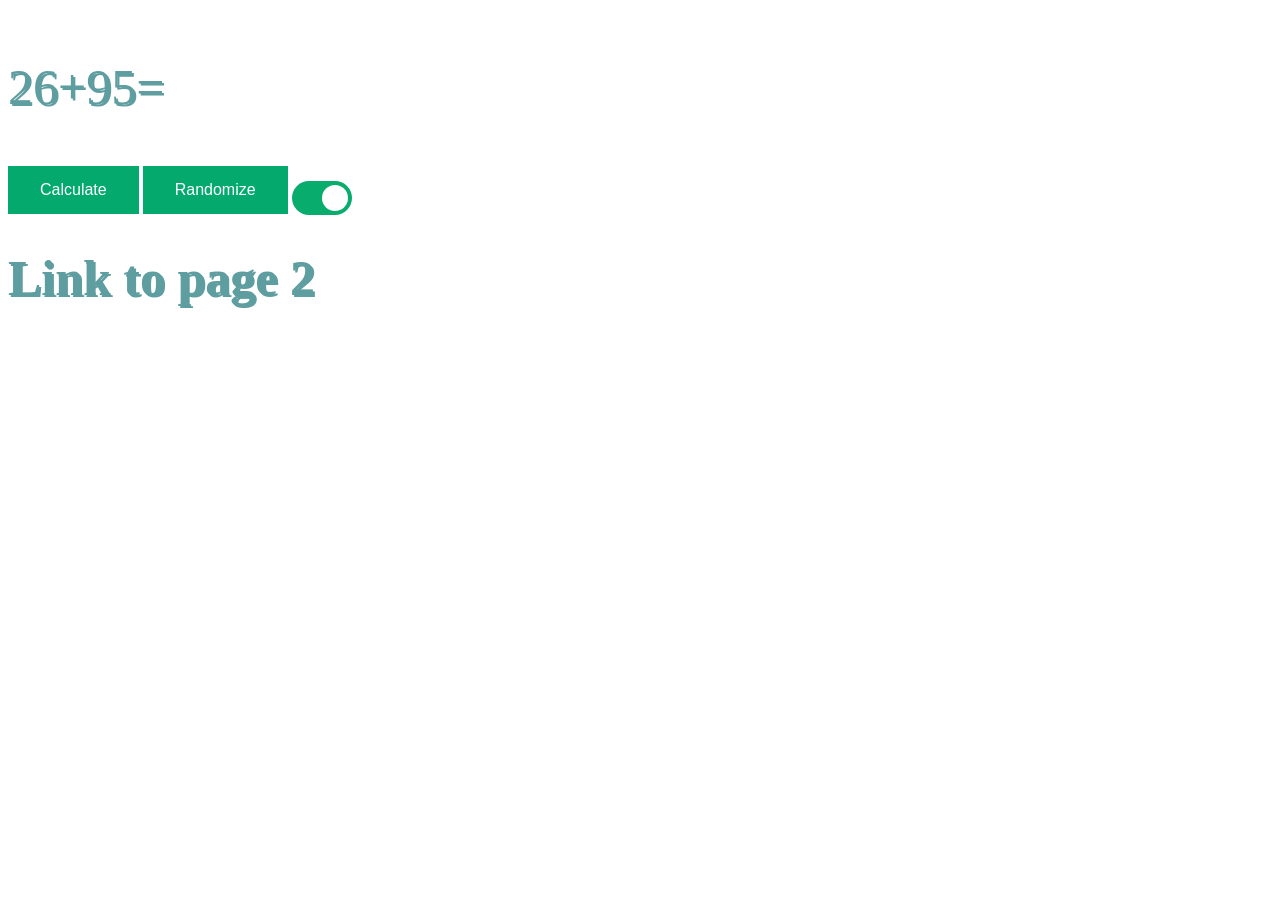
==== index.html @ e343b877 "Update index.html" ====
<!DOCTYPE html>
<html>
<head>
  <meta charset="utf-8">
  <link rel="stylesheet" href="style.css">
  <meta name="viewport" content="width=device-width">
  <title>Website</title>
</head>
<body>
  <div style="display: flex;">
    <p id="number1" class="text1"></p>
    <p id="text2">+</p>
    <p id="number2" class="text1"></p>
    <p id="text2">=</p>
    <p id="text2" class="text2"></p>
  </div>
  <div>
    <button class="button" id="button2">Calculate</button>
    <button class="button" id="button1">Randomize</button>
    <label class="switch">
      <input type="checkbox" id="switch1" checked>
      <span class="slider round"></span>
    </label>
  </div>
  <a href="page2.html">
    <h1 id="link1" style="text-decoration:none">Link to page 2</h1>
  </a>
  <script src="script.js"></script>
</body>
</html>
---- style.css ----
a {
  text-decoration:none;
}
.text1{
  font-size: 50px;
  color: cadetblue;
  text-shadow: 2px 2px;
}
#text2{
  font-size: 50px;
  color: cadetblue;
  text-shadow: 2px 2px;
}
#link1{
  font-size: 50px;
  color: cadetblue;
  text-shadow: 2px 2px;
}
.button {
  background-color: #04AA6D; /* Green */
  border: none;
  color: white;
  padding: 15px 32px;
  text-align: center;
  text-decoration: none;
  display: inline-block;
  font-size: 16px;
}
.button:hover {background-color: #3e8e41}

.button:active {
  background-color: #3e8e41;
  box-shadow: 0 5px #666;
  transform: translateY(4px);
}

@keyframes shake {
0% { transform: translateX(0) translateY(0); }
25% { transform: translateX(-10px) translateY(-10px); }
50% { transform: translateX(10px) translateY(10px); }
75% { transform: translateX(-10px) translateY(-10px); }
100% { transform: translateX(10px) translateY(10px); }
}

.text2 {    
animation: shake 0.5s ease-in-out infinite;
}

/* The switch - the box around the slider */
.switch {
position: relative;
display: inline-block;
width: 60px;
height: 34px;
}

/* Hide default HTML checkbox */
.switch input {
opacity: 0;
width: 0;
height: 0;
}

/* The slider */
.slider {
position: absolute;
cursor: pointer;
top: 0;
left: 0;
right: 0;
bottom: 0;
background-color: #ccc;
-webkit-transition: .4s;
transition: .4s;
}

.slider:before {
position: absolute;
content: "";
height: 26px;
width: 26px;
left: 4px;
bottom: 4px;
background-color: white;
-webkit-transition: .4s;
transition: .4s;
}

input:checked + .slider {
background-color: #08ac6c;
}

input:focus + .slider {
box-shadow: 0 0 1px #2196F3;
}

input:checked + .slider:before {
-webkit-transform: translateX(26px);
-ms-transform: translateX(26px);
transform: translateX(26px);
}

/* Rounded sliders */
.slider.round {
border-radius: 34px;
}

.slider.round:before {
border-radius: 50%;
}
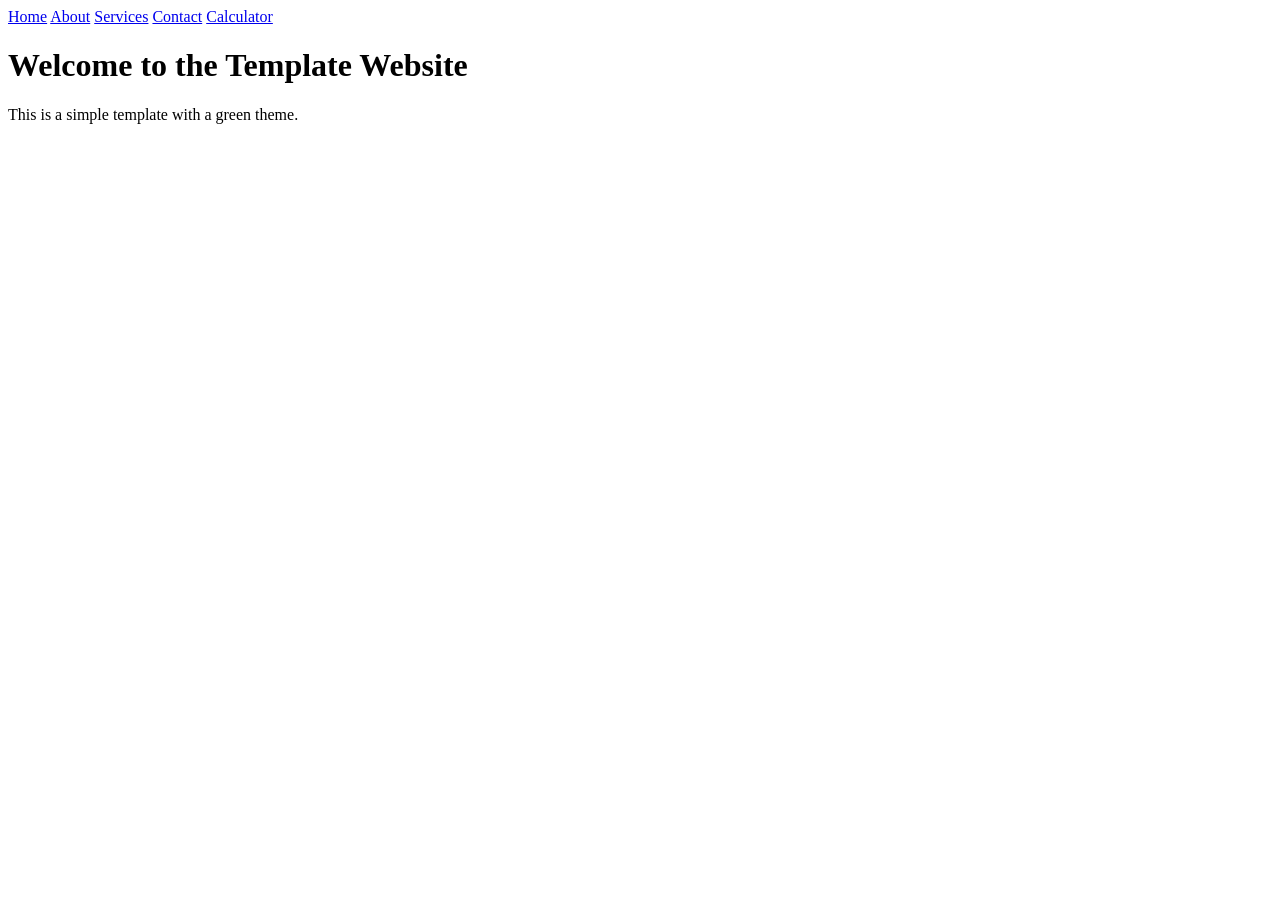
==== commit ccc29837: "Update index.html" ====
--- a/index.html
+++ b/index.html
@@ -1,30 +1,24 @@
 <!DOCTYPE html>
-<html>
+<html lang="en">
 <head>
-  <meta charset="utf-8">
-  <link rel="stylesheet" href="style.css">
-  <meta name="viewport" content="width=device-width">
-  <title>Website</title>
+    <meta charset="UTF-8">
+    <meta name="viewport" content="width=device-width, initial-scale=1.0">
+    <title>Template Website</title>
+    <link rel="stylesheet" href="styles.css">
 </head>
 <body>
-  <div style="display: flex;">
-    <p id="number1" class="text1"></p>
-    <p id="text2">+</p>
-    <p id="number2" class="text1"></p>
-    <p id="text2">=</p>
-    <p id="text2" class="text2"></p>
-  </div>
-  <div>
-    <button class="button" id="button2">Calculate</button>
-    <button class="button" id="button1">Randomize</button>
-    <label class="switch">
-      <input type="checkbox" id="switch1" checked>
-      <span class="slider round"></span>
-    </label>
-  </div>
-  <a href="page2.html">
-    <h1 id="link1" style="text-decoration:none">Link to page 2</h1>
-  </a>
-  <script src="script.js"></script>
-</body>
+    <div class="cursor-glow"></div>
+    <div class="navbar">
+        <a href="#">Home</a>
+        <a href="#">About</a>
+        <a href="#">Services</a>
+        <a href="#">Contact</a>
+        <a href="calculator.html">Calculator</a>
+    </div>
+    <div class="container">
+        <h1>Welcome to the Template Website</h1>
+        <p>This is a simple template with a green theme.</p>
+    </div>
+    <script src="script.js"></script>
+</body> 
 </html>
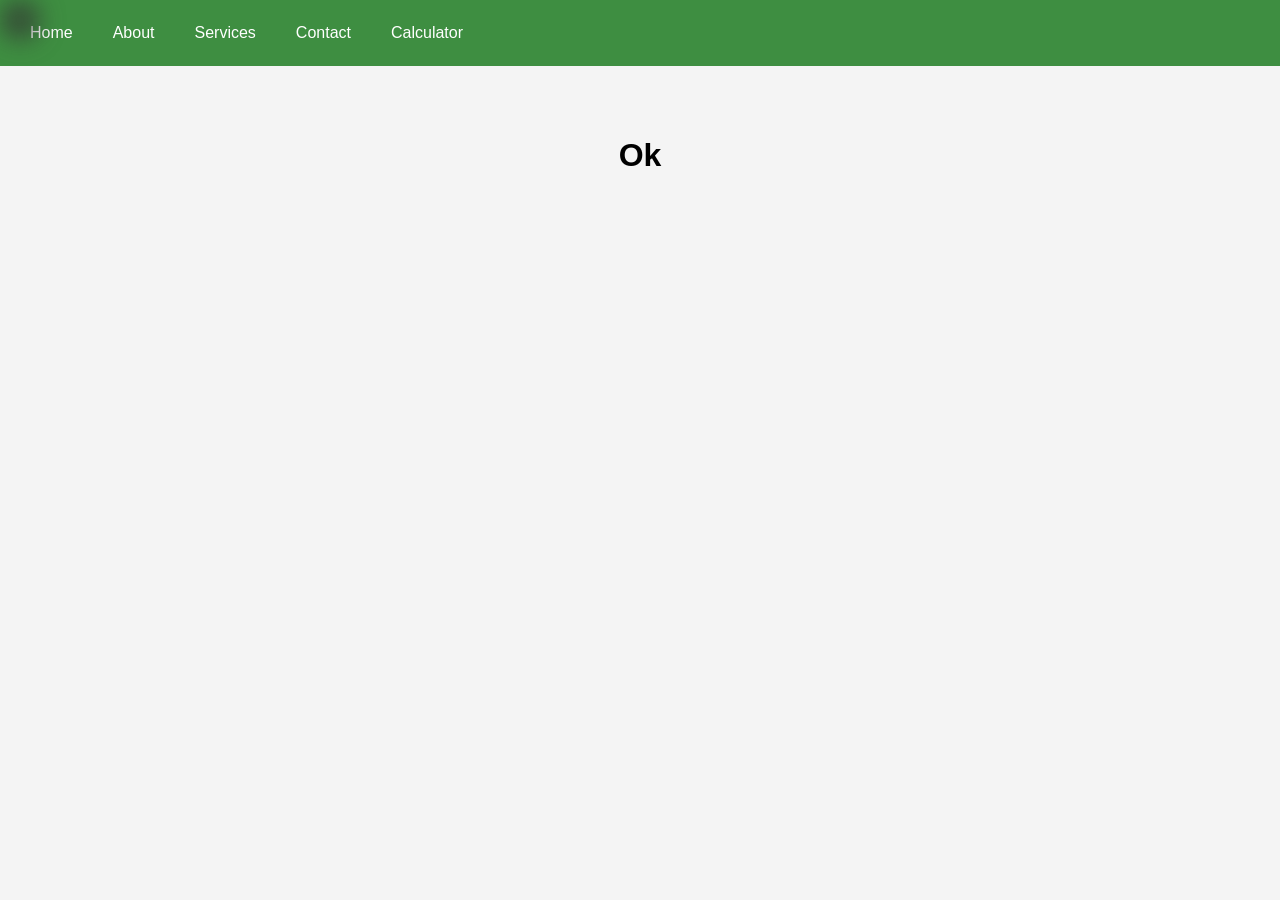
==== commit 1b3010ec: "Update index.html" ====
--- a/index.html
+++ b/index.html
@@ -16,8 +16,7 @@
         <a href="calculator.html">Calculator</a>
     </div>
     <div class="container">
-        <h1>Welcome to the Template Website</h1>
-        <p>This is a simple template with a green theme.</p>
+        <h1>Ok</h1>
     </div>
     <script src="script.js"></script>
 </body> 
--- a/styles.css
+++ b/styles.css
@@ -0,0 +1,40 @@
+body {
+  font-family: Arial, sans-serif;
+  margin: 0;
+  padding: 0;
+  background-color: #f4f4f4;
+  cursor: none;
+}
+.navbar {
+  background-color: #3e8e41;
+  overflow: hidden;
+  display: flex;
+  padding: 10px;
+  cursor: default;
+}
+.navbar a {
+  color: white;
+  text-decoration: none;
+  padding: 14px 20px;
+  display: block;
+  cursor: default;
+}
+.navbar a:hover {
+  background-color: #2c6b30;
+  cursor: default;
+}
+.container {
+  text-align: center;
+  padding: 50px;
+  cursor: default;
+}
+.cursor-glow {
+  position: absolute;
+  width: 40px; /* Increased the size of the cursor */
+  height: 40px; /* Increased the size of the cursor */
+  background: rgba(50, 50, 50, 0.7); /* Dark gray-black color */
+  border-radius: 50%;
+  filter: blur(12px); /* Increased the blur for a larger glow */
+  pointer-events: none; /* Prevent interaction */
+  transition: transform 0.05s linear; /* Smooth movement */
+}
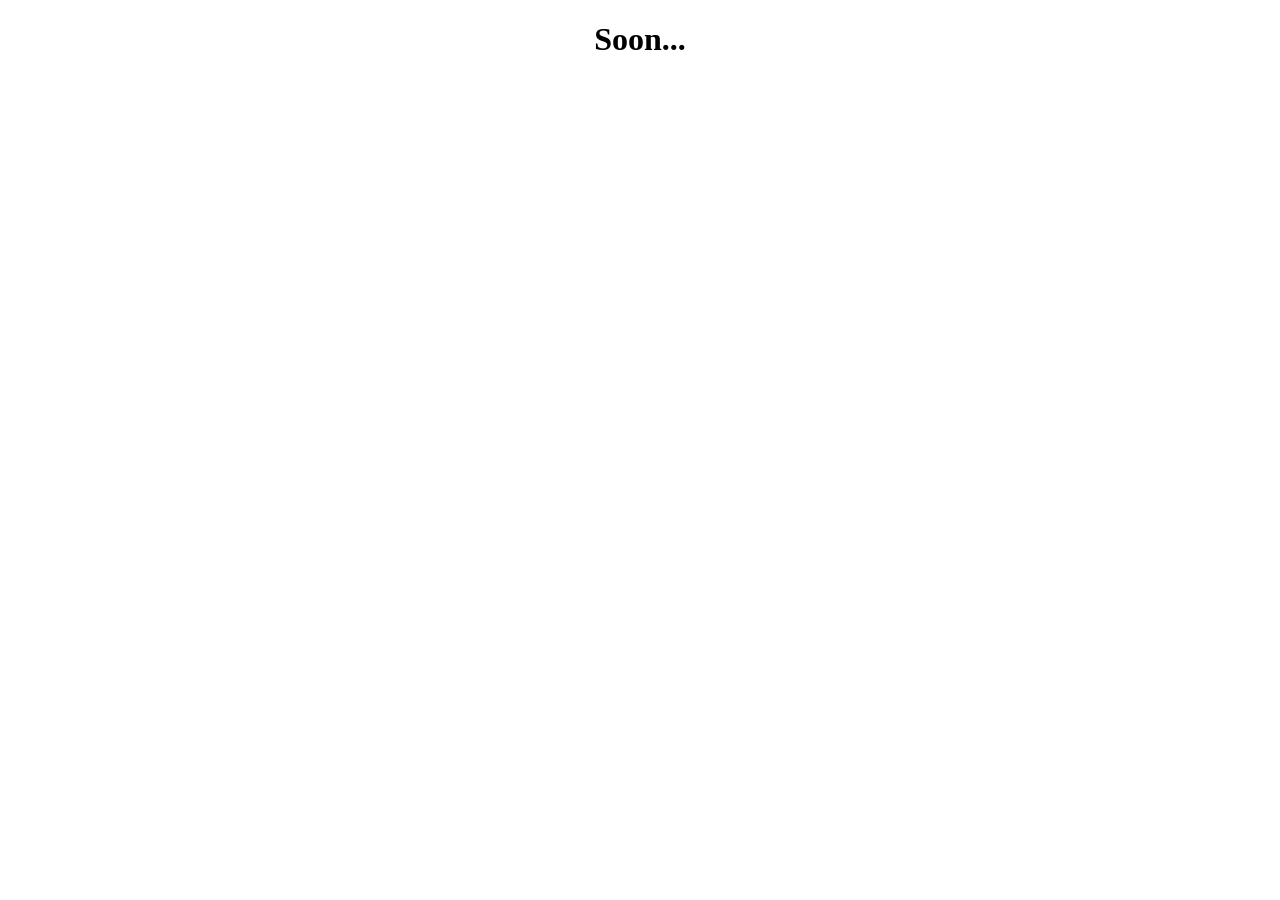
==== commit 7604abcf: "Create index.html" ====
--- a/index.html
+++ b/index.html
@@ -1,23 +1,10 @@
-<!DOCTYPE html>
-<html lang="en">
-<head>
-    <meta charset="UTF-8">
-    <meta name="viewport" content="width=device-width, initial-scale=1.0">
-    <title>Template Website</title>
-    <link rel="stylesheet" href="styles.css">
-</head>
-<body>
-    <div class="cursor-glow"></div>
-    <div class="navbar">
-        <a href="#">Home</a>
-        <a href="#">About</a>
-        <a href="#">Services</a>
-        <a href="#">Contact</a>
-        <a href="calculator.html">Calculator</a>
-    </div>
-    <div class="container">
-        <h1>Ok</h1>
-    </div>
-    <script src="script.js"></script>
-</body> 
-</html>
+<!DOCTYPE html>
+<html lang="en">
+<head>
+    <meta charset="UTF-8">
+    <meta name="viewport" content="width=device-width, initial-scale=1.0">
+</head>
+<body>
+    <h1 style="text-align: center;">Soon...</h1>
+</body>
+</html>
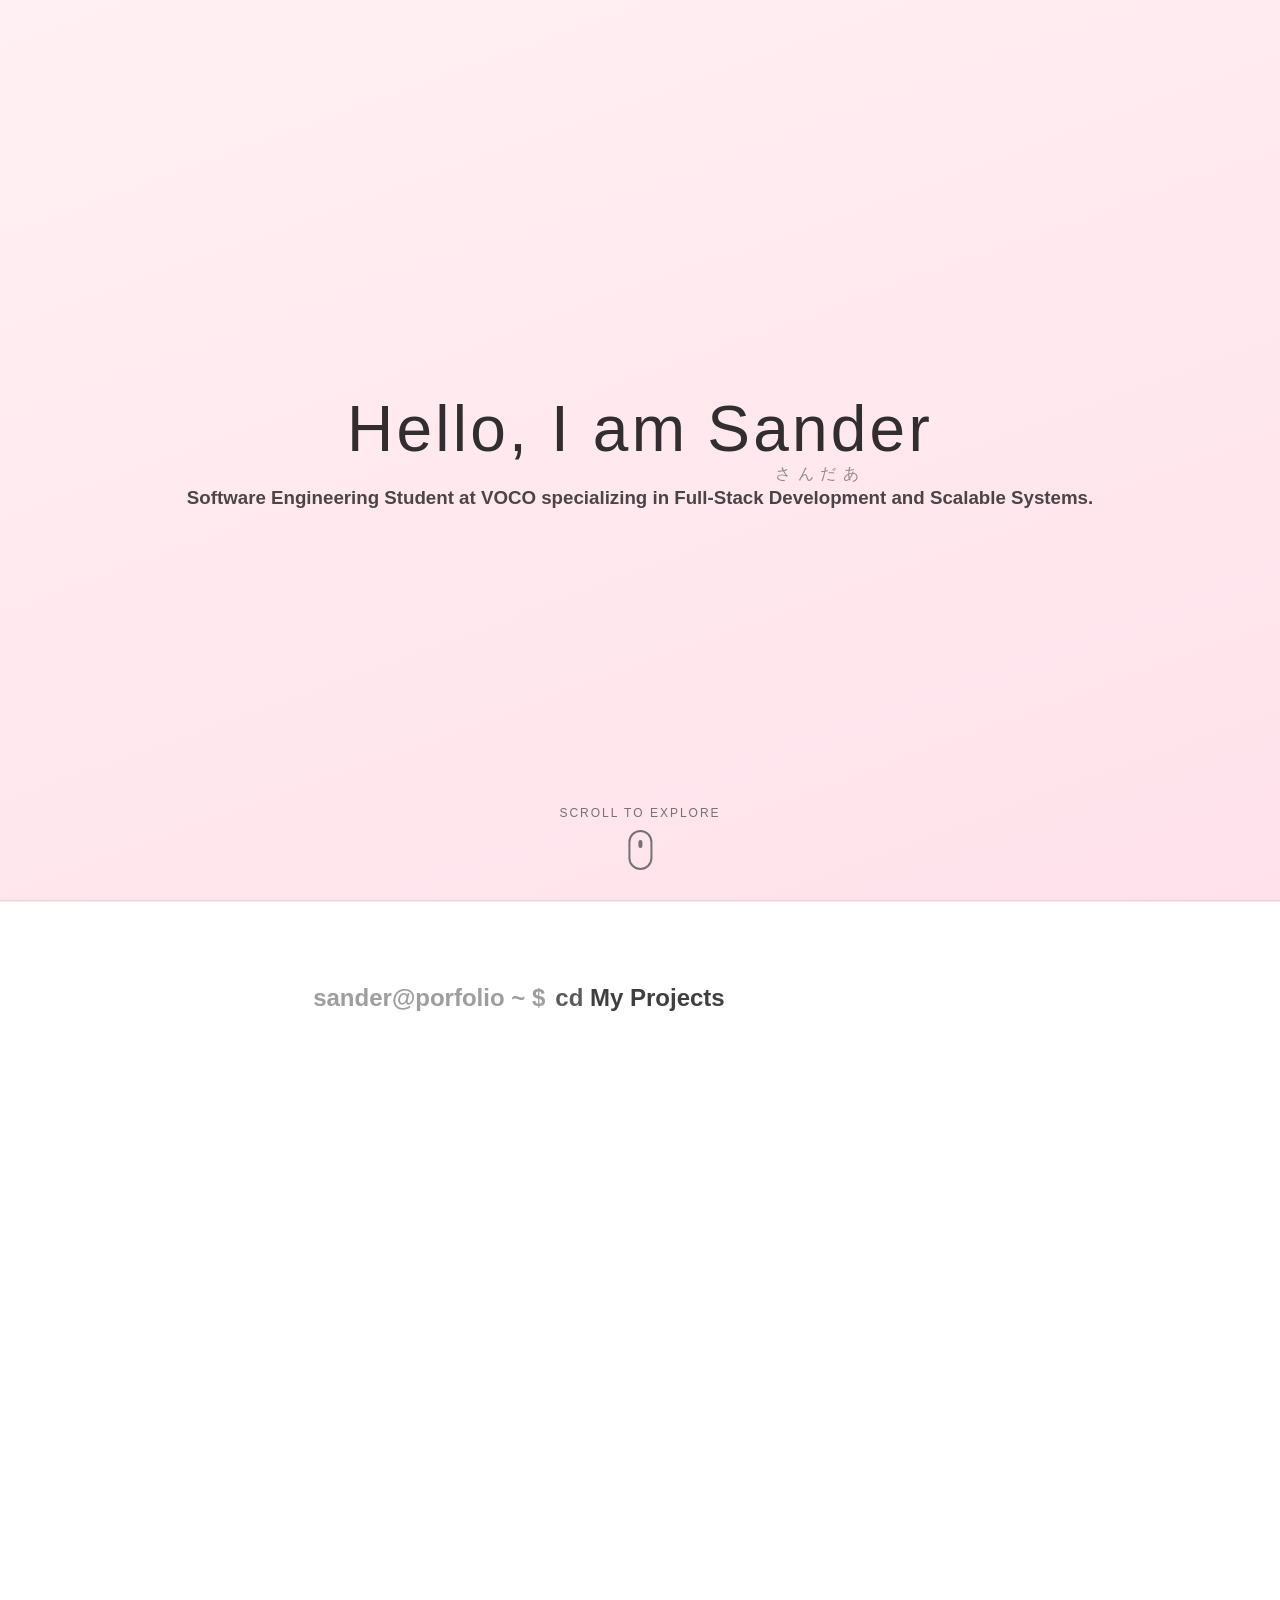
==== commit fef14b55: "fix" ====
--- a/index.html
+++ b/index.html
@@ -1,10 +1,56 @@
 <!DOCTYPE html>
 <html lang="en">
 <head>
-    <meta charset="UTF-8">
-    <meta name="viewport" content="width=device-width, initial-scale=1.0">
+  <meta charset="UTF-8" />
+  <meta name="viewport" content="width=device-width, initial-scale=1.0" />
+  <link rel="icon" type="image/x-icon" href="./Media/image.ico">
+  <title>Sander</title>
+  <link rel="stylesheet" href="style.css" />
 </head>
 <body>
-    <h1 style="text-align: center;">Soon...</h1>
+  <section class="hero">
+    <div class="center-text">
+        <h1 style="font-family: 'Segoe UI', Tahoma, Geneva, Verdana, sans-serif;">
+            Hello, I am 
+            <span class="name-container" style="font-family: Arial, Helvetica, sans-serif;">
+            Sander
+            <p>さんだあ</p>
+            </span>
+        </h1>
+        <h3 style="opacity: 0.7; margin-top: 5px;">Software Engineering Student at VOCO specializing in Full-Stack Development and Scalable Systems.</h3>
+    </div>
+
+    
+
+    <div class="scroll-container">
+      <span class="scroll-text">Scroll to explore</span>
+      <div class="mouse">
+          <div class="wheel"></div>
+      </div>
+    </div>
+  </section>
+  <hr style="opacity: 0.2;">
+  <section class="content-section">
+        <div id="projects">
+    <h1 style="
+    display: grid; 
+    grid-template-columns: 1fr auto 1fr; 
+    align-items: center; 
+    opacity: 0.75; 
+    margin-bottom: 15px;
+    width: 100%;
+    ">
+    <span style="opacity: 0.5; text-align: right; padding-right: 10px;">
+        sander@porfolio ~ $
+    </span>
+
+    <span style="white-space: nowrap;">
+        <span style="opacity: 0.85;">cd</span> My Projects
+    </span>
+
+    <span></span>
+    </h1>
+
+  <script src="script.js"></script>
 </body>
-</html>
+</html>
--- a/style.css
+++ b/style.css
@@ -0,0 +1,169 @@
+    * { margin: 0; padding: 0; box-sizing: border-box; }
+
+/* Update your body */
+    body {
+    margin: 0;
+    padding: 0;
+    box-sizing: border-box;
+    overflow-x: hidden;
+    background: linear-gradient(160deg, #fff0f3 0%, #ffe4ec 50%, #ffd6e7 100%);
+    font-family: 'inter', sans-serif;
+    /* Removed flex from body so content stacks vertically */
+    }
+
+    /* Create a Hero section that takes up exactly one screen height */
+    .hero {
+    height: 100vh;
+    width: 100%;
+    display: flex;
+    flex-direction: column;
+    align-items: center;
+    justify-content: center;
+    position: relative; /* So the scroll-container stays relative to this */
+    }
+
+    /* Add a class for your next sections (Projects, etc) */
+    .content-section {
+    min-height: 100vh;
+    padding: 50px;
+    background: white; /* Or keep it transparent to see the gradient */
+    text-align: center;
+    }
+
+    .center-text {
+      text-align: center;
+      color: #000000;
+      pointer-events: none;
+      user-select: none;
+    }
+
+    .name-container {
+    display: inline-flex;
+    flex-direction: column;
+    align-items: center; /* Centers the Japanese text under 'Sander' */
+    vertical-align: middle;
+    }
+
+    .center-text h1 {
+    font-size: 4rem;
+    letter-spacing: 0.05em;
+    font-weight: 300;
+    opacity: 0.8;
+    display: flex; /* Ensures 'Hello' and the 'Name Container' sit together */
+    justify-content: center;
+    align-items: baseline;
+    gap: 0.3em; /* Adds space between 'am' and 'Sander' */
+    }
+
+    .center-text p {
+    font-size: 1rem;
+    letter-spacing: 0.4em;
+    opacity: 0.5;
+    margin: 0; /* Reset margins to control spacing precisely */
+    line-height: 1;
+    }
+    /* ── Petal ── */
+    .sakura {
+      pointer-events: none;
+      position: fixed;
+      top: 0;
+    }
+
+    /* ── Fall ── */
+    @keyframes fall {
+      0%   { opacity: 0.9; top: -20px; }
+      100% { opacity: 0.2; top: 100vh; }
+    }
+
+    /* ── Blow (horizontal drift) ── */
+    @keyframes blow-soft-left   { 0% { margin-left: 0; } 100% { margin-left: -50vw; } }
+    @keyframes blow-medium-left { 0% { margin-left: 0; } 100% { margin-left: -100vw; } }
+    @keyframes blow-soft-right  { 0% { margin-left: 0; } 100% { margin-left: 50vw; } }
+    @keyframes blow-medium-right{ 0% { margin-left: 0; } 100% { margin-left: 100vw; } }
+
+    /* ── Sway (rotation) ── */
+    @keyframes sway-0 { 0%{transform:rotate(-5deg)}  40%{transform:rotate(28deg)}  100%{transform:rotate(3deg)}  }
+    @keyframes sway-1 { 0%{transform:rotate(10deg)}  40%{transform:rotate(43deg)}  100%{transform:rotate(15deg)} }
+    @keyframes sway-2 { 0%{transform:rotate(15deg)}  40%{transform:rotate(56deg)}  100%{transform:rotate(22deg)} }
+    @keyframes sway-3 { 0%{transform:rotate(25deg)}  40%{transform:rotate(74deg)}  100%{transform:rotate(37deg)} }
+    @keyframes sway-4 { 0%{transform:rotate(40deg)}  40%{transform:rotate(68deg)}  100%{transform:rotate(25deg)} }
+    @keyframes sway-5 { 0%{transform:rotate(50deg)}  40%{transform:rotate(78deg)}  100%{transform:rotate(40deg)} }
+    @keyframes sway-6 { 0%{transform:rotate(65deg)}  40%{transform:rotate(92deg)}  100%{transform:rotate(58deg)} }
+    @keyframes sway-7 { 0%{transform:rotate(72deg)}  40%{transform:rotate(118deg)} 100%{transform:rotate(68deg)} }
+    @keyframes sway-8 { 0%{transform:rotate(94deg)}  40%{transform:rotate(136deg)} 100%{transform:rotate(82deg)} }
+
+
+    /* Container to position it at the bottom */
+    .scroll-container {
+    position: absolute;
+    bottom: 30px;
+    left: 50%;
+    transform: translateX(-50%);
+    display: flex;
+    flex-direction: column;
+    align-items: center;
+    gap: 10px;
+    opacity: 0.8;
+    }
+
+    /* Optional helper text */
+    .scroll-text {
+    font-family: 'Inter', sans-serif; /* Or your preferred font */
+    font-size: 12px;
+    text-transform: uppercase;
+    letter-spacing: 2px;
+    color: #555; /* Matches your dark text */
+    }
+
+    /* The Mouse Body */
+    .mouse {
+    width: 24px;
+    height: 40px;
+    border: 2px solid #555;
+    border-radius: 20px;
+    position: relative;
+    }
+
+    /* The Moving Wheel */
+    .wheel {
+    width: 4px;
+    height: 8px;
+    background-color: #555;
+    border-radius: 2px;
+    position: absolute;
+    top: 8px;
+    left: 50%;
+    transform: translateX(-50%);
+    animation: scroll-wheel 1.8s infinite ease-in-out;
+    }
+
+    /* The Animation */
+    @keyframes scroll-wheel {
+    0% {
+        top: 8px;
+        opacity: 1;
+    }
+    50% {
+        top: 18px;
+        opacity: 1;
+    }
+    100% {
+        top: 25px;
+        opacity: 0;
+    }
+    }
+
+    
+    /* General Container */
+#projects {
+  padding: 2rem 1rem;
+  font-family: Arial, sans-serif;
+}
+
+/* Section Title */
+.projects-title {
+  font-size: 3rem;
+  font-weight: bold;
+  margin-bottom: 2rem;
+  color: #111;
+}
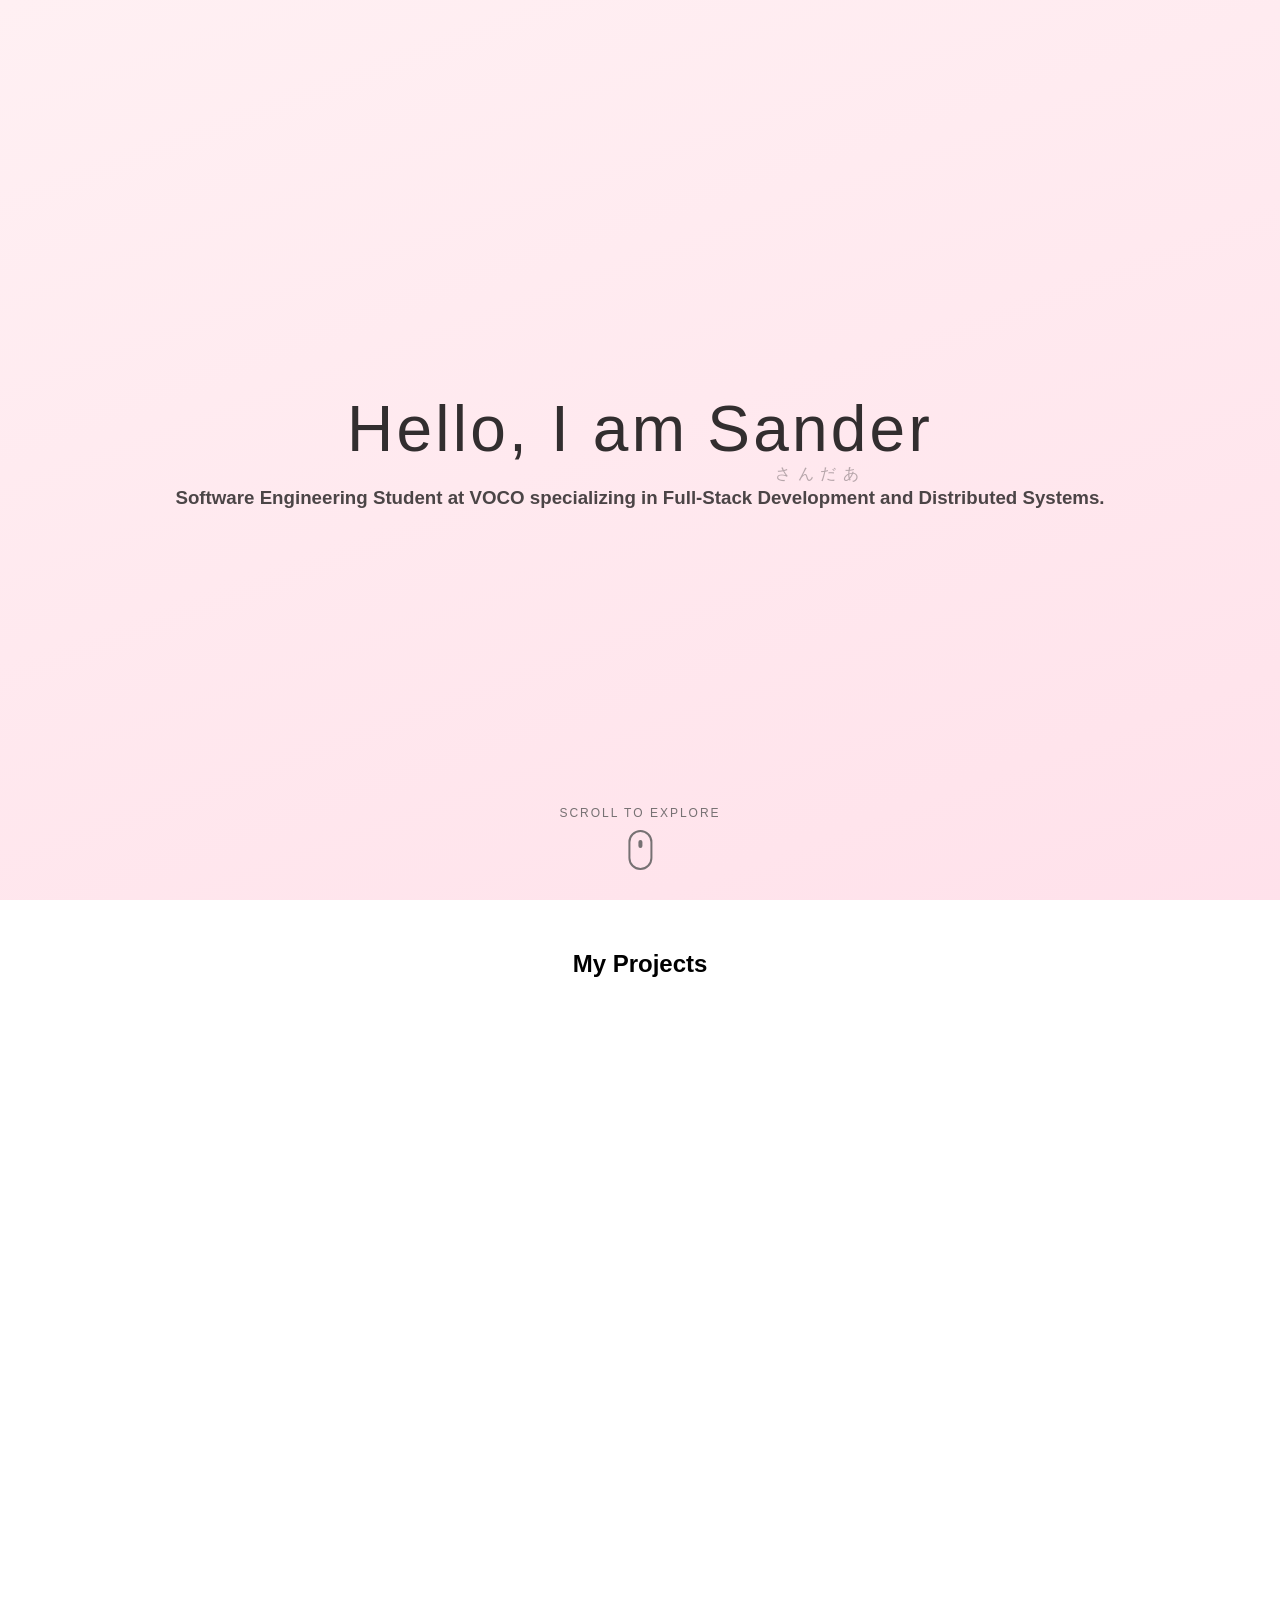
==== commit ac7e13d3: "Init" ====
--- a/index.html
+++ b/index.html
@@ -3,24 +3,21 @@
 <head>
   <meta charset="UTF-8" />
   <meta name="viewport" content="width=device-width, initial-scale=1.0" />
-  <link rel="icon" type="image/x-icon" href="./Media/image.ico">
-  <title>Sander</title>
+  <title>Sakura</title>
   <link rel="stylesheet" href="style.css" />
 </head>
 <body>
   <section class="hero">
     <div class="center-text">
-        <h1 style="font-family: 'Segoe UI', Tahoma, Geneva, Verdana, sans-serif;">
+        <h1>
             Hello, I am 
-            <span class="name-container" style="font-family: Arial, Helvetica, sans-serif;">
+            <span class="name-container">
             Sander
             <p>さんだあ</p>
             </span>
         </h1>
-        <h3 style="opacity: 0.7; margin-top: 5px;">Software Engineering Student at VOCO specializing in Full-Stack Development and Scalable Systems.</h3>
+        <h3 style="opacity: 0.7; margin-top: 5px;">Software Engineering Student at VOCO specializing in Full-Stack Development and Distributed Systems.</h3>
     </div>
-
-    
 
     <div class="scroll-container">
       <span class="scroll-text">Scroll to explore</span>
@@ -29,27 +26,12 @@
       </div>
     </div>
   </section>
-  <hr style="opacity: 0.2;">
+
   <section class="content-section">
-        <div id="projects">
-    <h1 style="
-    display: grid; 
-    grid-template-columns: 1fr auto 1fr; 
-    align-items: center; 
-    opacity: 0.75; 
-    margin-bottom: 15px;
-    width: 100%;
-    ">
-    <span style="opacity: 0.5; text-align: right; padding-right: 10px;">
-        sander@porfolio ~ $
-    </span>
+      <h2>My Projects</h2>
 
-    <span style="white-space: nowrap;">
-        <span style="opacity: 0.85;">cd</span> My Projects
-    </span>
-
-    <span></span>
-    </h1>
+    
+  </section>
 
   <script src="script.js"></script>
 </body>
--- a/style.css
+++ b/style.css
@@ -58,7 +58,7 @@
     .center-text p {
     font-size: 1rem;
     letter-spacing: 0.4em;
-    opacity: 0.5;
+    opacity: 0.35;
     margin: 0; /* Reset margins to control spacing precisely */
     line-height: 1;
     }
@@ -151,19 +151,4 @@
         top: 25px;
         opacity: 0;
     }
-    }
-
-    
-    /* General Container */
-#projects {
-  padding: 2rem 1rem;
-  font-family: Arial, sans-serif;
-}
-
-/* Section Title */
-.projects-title {
-  font-size: 3rem;
-  font-weight: bold;
-  margin-bottom: 2rem;
-  color: #111;
-}+    }
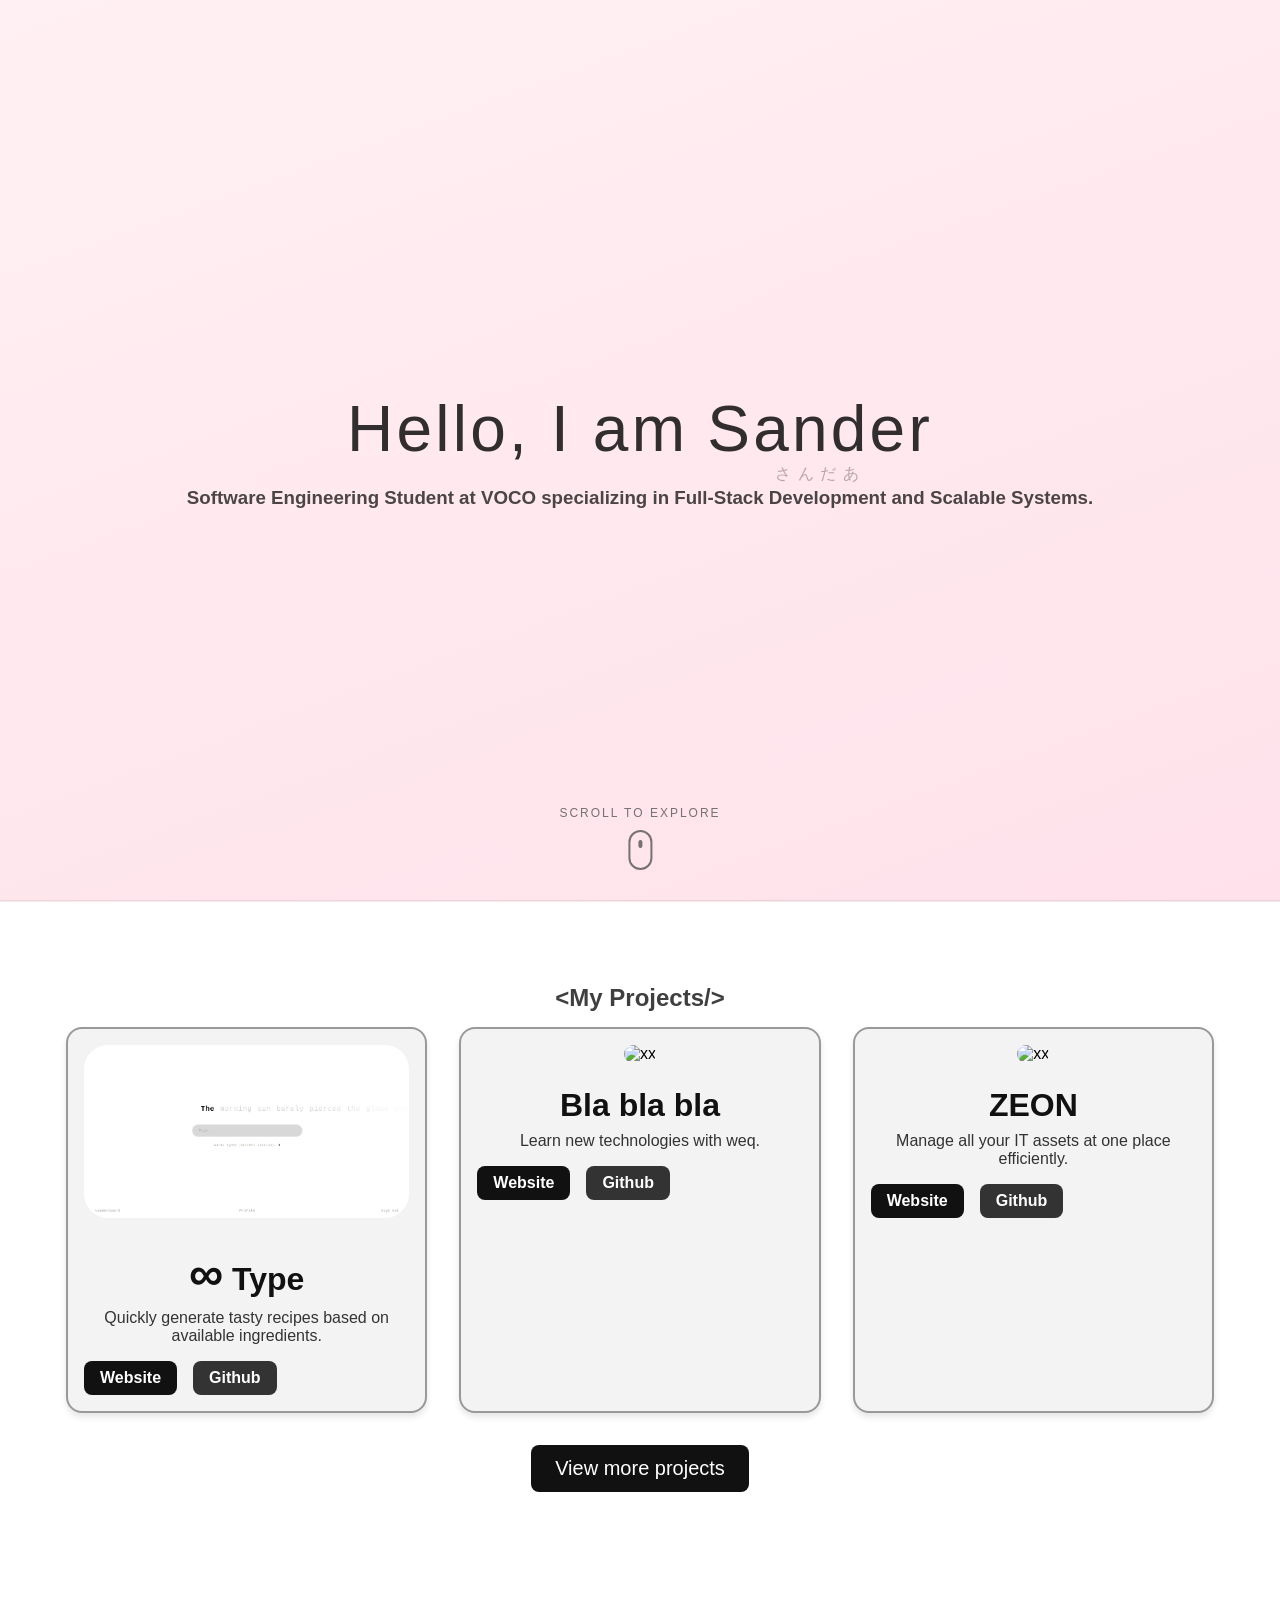
==== commit 48a78cc7: "Init" ====
--- a/index.html
+++ b/index.html
@@ -16,8 +16,10 @@
             <p>さんだあ</p>
             </span>
         </h1>
-        <h3 style="opacity: 0.7; margin-top: 5px;">Software Engineering Student at VOCO specializing in Full-Stack Development and Distributed Systems.</h3>
+        <h3 style="opacity: 0.7; margin-top: 5px;">Software Engineering Student at VOCO specializing in Full-Stack Development and Scalable Systems.</h3>
     </div>
+
+    
 
     <div class="scroll-container">
       <span class="scroll-text">Scroll to explore</span>
@@ -26,11 +28,47 @@
       </div>
     </div>
   </section>
+  <hr style="opacity: 0.2;">
+  <section class="content-section">
+        <div id="projects">
+    <h1 style="opacity: 0.75; margin-bottom: 15px;">&lt;My Projects/&gt;</h1>
 
-  <section class="content-section">
-      <h2>My Projects</h2>
+    <div id="cards">
+        <div class="card">
+        <img src="./Media/typingapp.png" alt="Typnig App">
+        <h2><span style="font-size: 150%;">∞</span> Type</h2>
+        <p>Quickly generate tasty recipes based on available ingredients.</p>
+        <div class="card-links">
+            <a href="https://example.com" target="_blank" class="website">Website</a>
+            <a href="https://example.com" target="_blank" class="github">Github</a>
+        </div>
+        </div>
 
-    
+        <div class="card">
+        <img src="/xx.png" alt="xx">
+        <h2>Bla bla bla</h2>
+        <p>Learn new technologies with weq.</p>
+        <div class="card-links">
+            <a href="https://example.com" target="_blank" class="website">Website</a>
+            <a href="https://example.com" target="_blank" class="github">Github</a>
+        </div>
+        </div>
+
+        <div class="card">
+        <img src="/xx.png" alt="xx">
+        <h2>ZEON</h2>
+        <p>Manage all your IT assets at one place efficiently.</p>
+        <div class="card-links">
+            <a href="https://example.com" target="_blank" class="website">Website</a>
+            <a href="https://example.com" target="_blank" class="github">Github</a>
+        </div>
+        </div>
+    </div>
+
+    <div id="more-projects">
+        <a href="https://example.com" target="_blank" class="view-more">View more projects</a>
+    </div>
+</div>
   </section>
 
   <script src="script.js"></script>
--- a/style.css
+++ b/style.css
@@ -151,4 +151,115 @@
         top: 25px;
         opacity: 0;
     }
-    }+    }
+
+    
+    /* General Container */
+#projects {
+  padding: 2rem 1rem;
+  font-family: Arial, sans-serif;
+}
+
+/* Section Title */
+.projects-title {
+  font-size: 3rem;
+  font-weight: bold;
+  margin-bottom: 2rem;
+  color: #111;
+}
+
+/* Cards Grid */
+#cards {
+  display: grid;
+  grid-template-columns: 1fr;
+  gap: 2rem;
+}
+
+@media (min-width: 768px) {
+  #cards {
+    grid-template-columns: repeat(2, 1fr);
+  }
+}
+
+@media (min-width: 1280px) {
+  #cards {
+    grid-template-columns: repeat(3, 1fr);
+  }
+}
+
+/* Individual Card */
+.card {
+  background: #f3f3f3;
+  border: 2px solid #999;
+  border-radius: 1rem;
+  box-shadow: 0 4px 6px rgba(0,0,0,0.1);
+  padding: 1rem;
+  transition: transform 0.3s, border-color 0.3s;
+}
+
+.card:hover {
+  transform: scale(1.03);
+  border-color: #666;
+}
+
+.card img {
+  width: 100%;
+  border-radius: 1.5rem;
+  margin-bottom: 1rem;
+}
+
+.card h2 {
+  font-size: 2rem;
+  margin: 0.5rem 0;
+  color: #111;
+}
+
+.card p {
+  font-size: 1rem;
+  margin-bottom: 1rem;
+  color: #333;
+}
+
+/* Card Links */
+.card-links {
+  display: flex;
+  gap: 1rem;
+}
+
+.card-links a {
+  padding: 0.5rem 1rem;
+  border-radius: 0.5rem;
+  text-decoration: none;
+  font-weight: bold;
+  color: white;
+  background-color: #111;
+  transition: transform 0.3s;
+}
+
+.card-links a:hover {
+  transform: scale(1.1);
+}
+
+.card-links a.github {
+  background-color: #333;
+}
+
+/* More Projects Button */
+#more-projects {
+  margin-top: 2rem;
+}
+
+.view-more {
+  display: inline-block;
+  padding: 0.75rem 1.5rem;
+  font-size: 1.25rem;
+  color: white;
+  background-color: #111;
+  border-radius: 0.5rem;
+  text-decoration: none;
+  transition: transform 0.3s;
+}
+
+.view-more:hover {
+  transform: scale(1.05);
+}
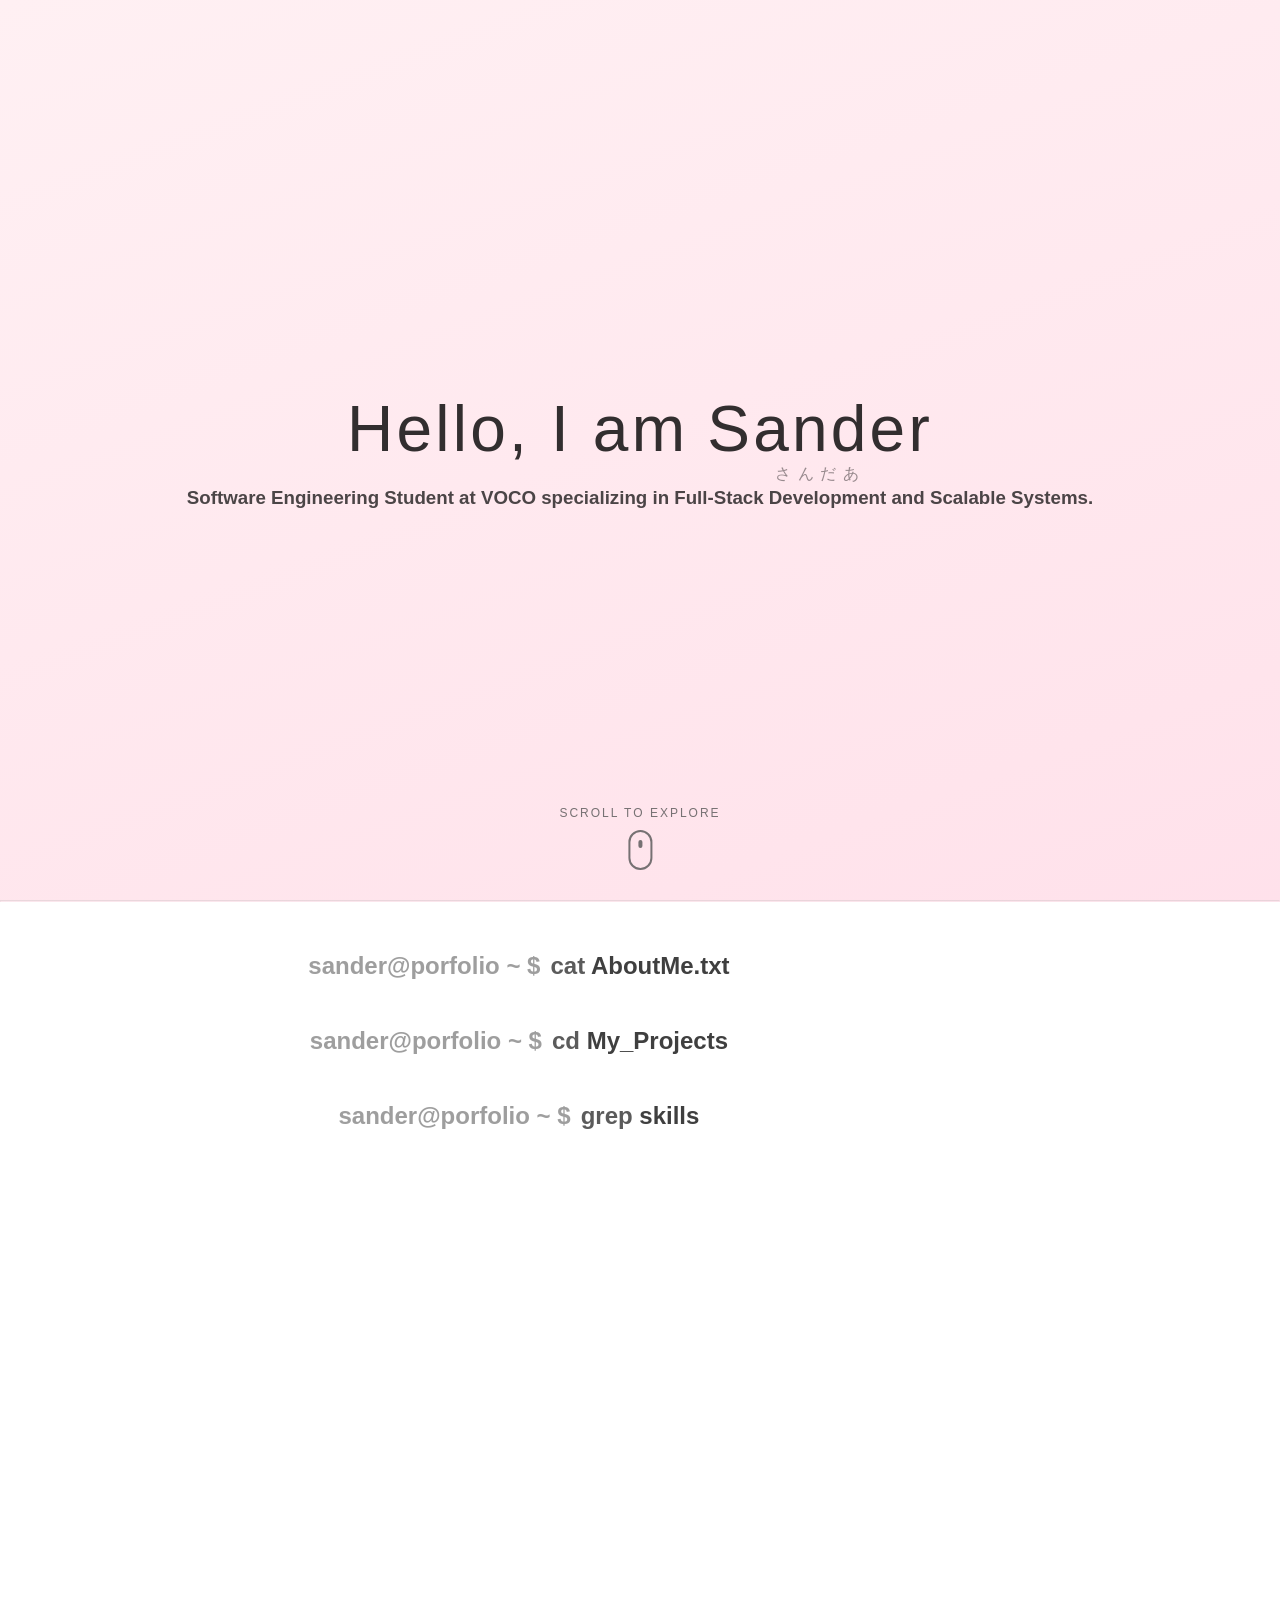
==== commit 1c193e31: "change" ====
--- a/index.html
+++ b/index.html
@@ -3,15 +3,16 @@
 <head>
   <meta charset="UTF-8" />
   <meta name="viewport" content="width=device-width, initial-scale=1.0" />
-  <title>Sakura</title>
+  <link rel="icon" type="image/x-icon" href="./Media/image.ico">
+  <title>Sander</title>
   <link rel="stylesheet" href="style.css" />
 </head>
 <body>
   <section class="hero">
     <div class="center-text">
-        <h1>
+        <h1 style="font-family: 'Segoe UI', Tahoma, Geneva, Verdana, sans-serif;">
             Hello, I am 
-            <span class="name-container">
+            <span class="name-container" style="font-family: Arial, Helvetica, sans-serif;">
             Sander
             <p>さんだあ</p>
             </span>
@@ -30,46 +31,47 @@
   </section>
   <hr style="opacity: 0.2;">
   <section class="content-section">
-        <div id="projects">
-    <h1 style="opacity: 0.75; margin-bottom: 15px;">&lt;My Projects/&gt;</h1>
+    <div id="about">
 
-    <div id="cards">
-        <div class="card">
-        <img src="./Media/typingapp.png" alt="Typnig App">
-        <h2><span style="font-size: 150%;">∞</span> Type</h2>
-        <p>Quickly generate tasty recipes based on available ingredients.</p>
-        <div class="card-links">
-            <a href="https://example.com" target="_blank" class="website">Website</a>
-            <a href="https://example.com" target="_blank" class="github">Github</a>
-        </div>
-        </div>
+      <h1 id="terminal">
+      <span style="opacity: 0.5; text-align: right; padding-right: 10px;">
+          sander@porfolio ~ $
+      </span>
+      <span style="white-space: nowrap;">
+          <span style="opacity: 0.85;">cat</span> AboutMe.txt
+      </span>
+      <span></span>
+      </h1>
 
-        <div class="card">
-        <img src="/xx.png" alt="xx">
-        <h2>Bla bla bla</h2>
-        <p>Learn new technologies with weq.</p>
-        <div class="card-links">
-            <a href="https://example.com" target="_blank" class="website">Website</a>
-            <a href="https://example.com" target="_blank" class="github">Github</a>
-        </div>
-        </div>
-
-        <div class="card">
-        <img src="/xx.png" alt="xx">
-        <h2>ZEON</h2>
-        <p>Manage all your IT assets at one place efficiently.</p>
-        <div class="card-links">
-            <a href="https://example.com" target="_blank" class="website">Website</a>
-            <a href="https://example.com" target="_blank" class="github">Github</a>
-        </div>
-        </div>
     </div>
 
-    <div id="more-projects">
-        <a href="https://example.com" target="_blank" class="view-more">View more projects</a>
+        <div id="projects">
+
+      <h1 id="terminal">
+      <span style="opacity: 0.5; text-align: right; padding-right: 10px;">
+          sander@porfolio ~ $
+      </span>
+      <span style="white-space: nowrap;">
+          <span style="opacity: 0.85;">cd</span> My_Projects
+      </span>
+      <span></span>
+      </h1>
+
     </div>
-</div>
-  </section>
+
+        <div id="skills">
+
+      <h1 id="terminal">
+      <span style="opacity: 0.5; text-align: right; padding-right: 10px;">
+          sander@porfolio ~ $
+      </span>
+      <span style="white-space: nowrap;">
+          <span style="opacity: 0.85;">grep</span> skills
+      </span>
+      <span></span>
+      </h1>
+
+    </div>
 
   <script src="script.js"></script>
 </body>
--- a/style.css
+++ b/style.css
@@ -58,7 +58,7 @@
     .center-text p {
     font-size: 1rem;
     letter-spacing: 0.4em;
-    opacity: 0.35;
+    opacity: 0.5;
     margin: 0; /* Reset margins to control spacing precisely */
     line-height: 1;
     }
@@ -168,98 +168,11 @@
   color: #111;
 }
 
-/* Cards Grid */
-#cards {
-  display: grid;
-  grid-template-columns: 1fr;
-  gap: 2rem;
-}
-
-@media (min-width: 768px) {
-  #cards {
-    grid-template-columns: repeat(2, 1fr);
-  }
-}
-
-@media (min-width: 1280px) {
-  #cards {
-    grid-template-columns: repeat(3, 1fr);
-  }
-}
-
-/* Individual Card */
-.card {
-  background: #f3f3f3;
-  border: 2px solid #999;
-  border-radius: 1rem;
-  box-shadow: 0 4px 6px rgba(0,0,0,0.1);
-  padding: 1rem;
-  transition: transform 0.3s, border-color 0.3s;
-}
-
-.card:hover {
-  transform: scale(1.03);
-  border-color: #666;
-}
-
-.card img {
+#terminal {
+  display: grid; 
+  grid-template-columns: 1fr auto 1fr; 
+  align-items: center; 
+  opacity: 0.75; 
+  margin-bottom: 15px;
   width: 100%;
-  border-radius: 1.5rem;
-  margin-bottom: 1rem;
-}
-
-.card h2 {
-  font-size: 2rem;
-  margin: 0.5rem 0;
-  color: #111;
-}
-
-.card p {
-  font-size: 1rem;
-  margin-bottom: 1rem;
-  color: #333;
-}
-
-/* Card Links */
-.card-links {
-  display: flex;
-  gap: 1rem;
-}
-
-.card-links a {
-  padding: 0.5rem 1rem;
-  border-radius: 0.5rem;
-  text-decoration: none;
-  font-weight: bold;
-  color: white;
-  background-color: #111;
-  transition: transform 0.3s;
-}
-
-.card-links a:hover {
-  transform: scale(1.1);
-}
-
-.card-links a.github {
-  background-color: #333;
-}
-
-/* More Projects Button */
-#more-projects {
-  margin-top: 2rem;
-}
-
-.view-more {
-  display: inline-block;
-  padding: 0.75rem 1.5rem;
-  font-size: 1.25rem;
-  color: white;
-  background-color: #111;
-  border-radius: 0.5rem;
-  text-decoration: none;
-  transition: transform 0.3s;
-}
-
-.view-more:hover {
-  transform: scale(1.05);
 }
